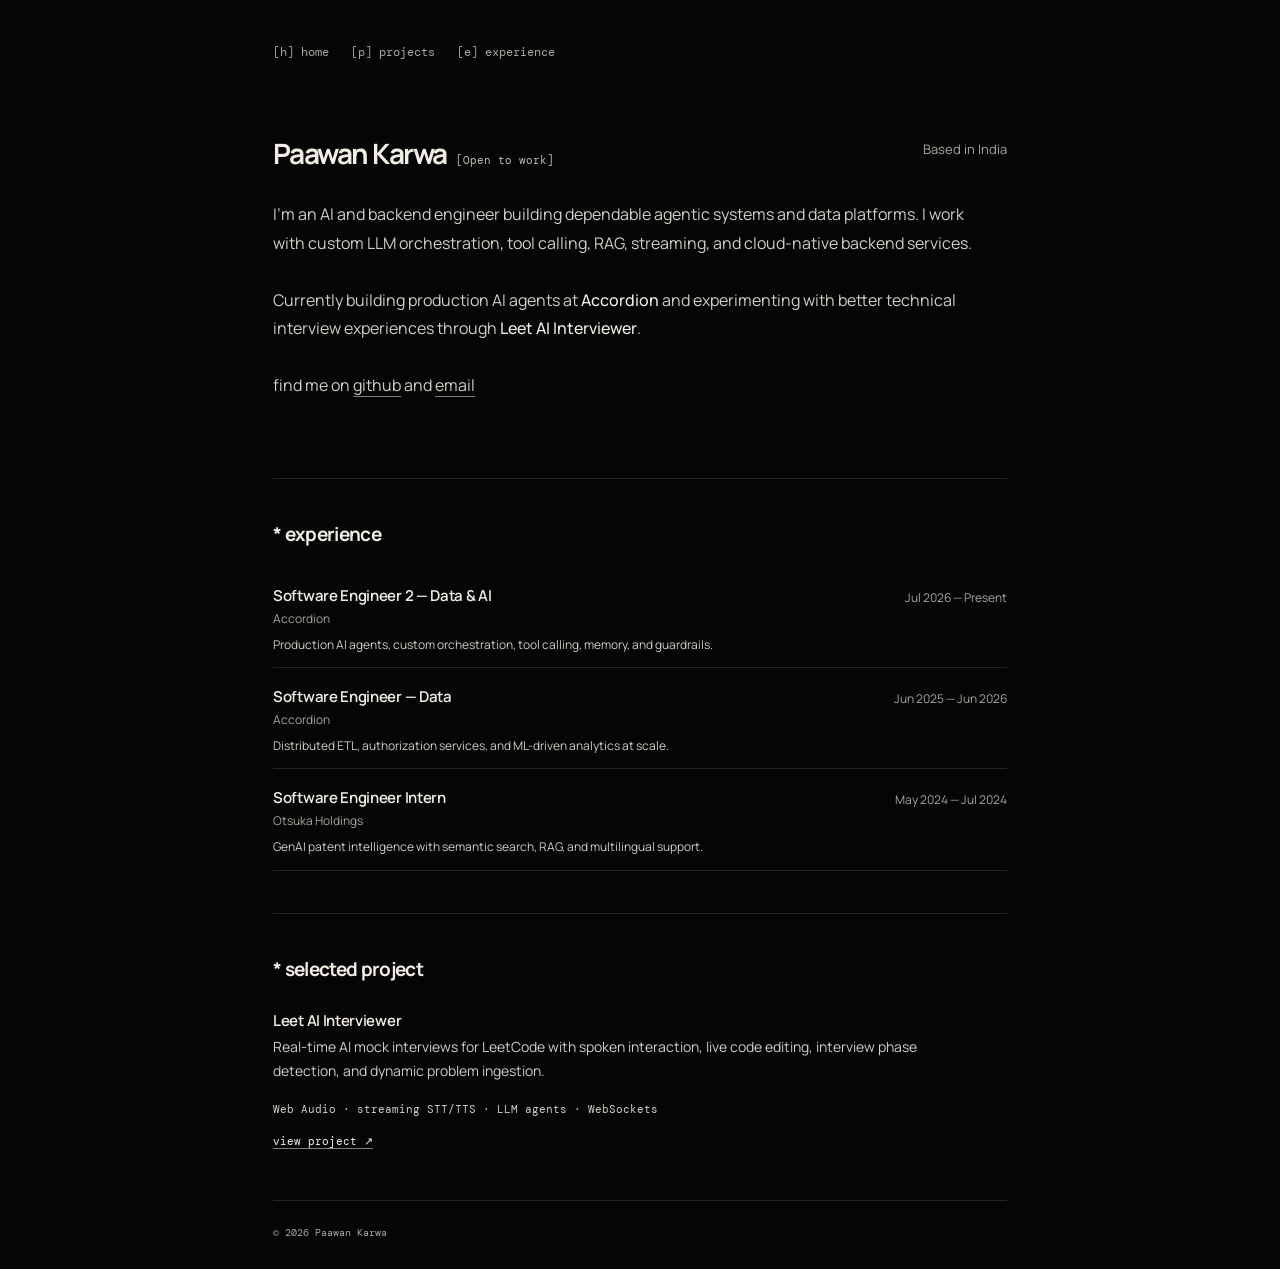
==== index.html @ adae9e15 "Initial Setup" ====
<!doctype html>
<html lang="en">
  <head>
    <meta charset="UTF-8" />
    <meta name="viewport" content="width=device-width, initial-scale=1.0" />
    <meta name="description" content="Paawan Karwa - AI engineer and backend developer." />
    <title>Paawan Karwa | AI Engineer</title>
    <link rel="preconnect" href="https://fonts.googleapis.com" />
    <link rel="preconnect" href="https://fonts.gstatic.com" crossorigin />
    <link href="https://fonts.googleapis.com/css2?family=DM+Mono:wght@400;500&family=Manrope:wght@400;500;600;700&display=swap" rel="stylesheet" />
    <link rel="stylesheet" href="style.css" />
  </head>
  <body>
    <main>
      <nav aria-label="Primary navigation">
        <a href="#home">[h] home</a>
        <a href="#projects">[p] projects</a>
        <a href="#experience">[e] experience</a>
      </nav>

      <section id="home" class="intro" aria-labelledby="name">
        <div class="title-line"><h1 id="name">Paawan Karwa</h1><span>[Open to work]</span></div>
        <p class="location">Based in India</p>
        <p>I’m an AI and backend engineer building dependable agentic systems and data platforms. I work with custom LLM orchestration, tool calling, RAG, streaming, and cloud-native backend services.</p>
        <p>Currently building production AI agents at <strong>Accordion</strong> and experimenting with better technical interview experiences through <strong>Leet AI Interviewer</strong>.</p>
        <p class="links">find me on <a href="https://github.com/karwap22" target="_blank" rel="noreferrer">github</a> and <a href="mailto:paawankarwa22@gmail.com">email</a></p>
      </section>

      <section id="experience" aria-labelledby="experience-title">
        <h2 id="experience-title">* experience</h2>
        <div class="list">
          <article><div><h3>Software Engineer 2 — Data &amp; AI</h3><p>Accordion</p><p class="detail">Production AI agents, custom orchestration, tool calling, memory, and guardrails.</p></div><time>Jul 2026 — Present</time></article>
          <article><div><h3>Software Engineer — Data</h3><p>Accordion</p><p class="detail">Distributed ETL, authorization services, and ML-driven analytics at scale.</p></div><time>Jun 2025 — Jun 2026</time></article>
          <article><div><h3>Software Engineer Intern</h3><p>Otsuka Holdings</p><p class="detail">GenAI patent intelligence with semantic search, RAG, and multilingual support.</p></div><time>May 2024 — Jul 2024</time></article>
        </div>
      </section>

      <section id="projects" aria-labelledby="projects-title">
        <h2 id="projects-title">* selected project</h2>
        <article class="project">
          <h3>Leet AI Interviewer</h3>
          <p>Real-time AI mock interviews for LeetCode with spoken interaction, live code editing, interview phase detection, and dynamic problem ingestion.</p>
          <p class="meta">Web Audio · streaming STT/TTS · LLM agents · WebSockets</p>
          <a class="project-link" href="https://mock-interview-7qh8.onrender.com" target="_blank" rel="noreferrer">view project ↗</a>
        </article>
      </section>

      <footer>© 2026 Paawan Karwa</footer>
    </main>
  </body>
</html>
---- style.css ----
:root { --bg: #050505; --text: #f2eee5; --muted: #aaa59d; --line: #282725; }
* { box-sizing: border-box; }
html { scroll-behavior: smooth; }
body { margin: 0; background: var(--bg); color: var(--text); font-family: Manrope, sans-serif; }
a { color: inherit; text-decoration: none; border-bottom: 1px solid #817d76; }
a:hover { color: #fff; border-color: #fff; }
main { max-width: 790px; margin: 0 auto; padding: 44px 28px 30px; }
nav { display: flex; gap: 22px; font: 12px "DM Mono", monospace; }
nav a { border: 0; color: var(--muted); } nav a:hover { color: var(--text); }
.intro { position: relative; padding: 74px 0 78px; }
.title-line { display: flex; align-items: baseline; gap: 9px; }.title-line span { color: #c3bcb2; font: 11px "DM Mono", monospace; }
h1, h2, h3, p { margin-top: 0; } h1 { margin-bottom: 0; font-size: 28px; letter-spacing: -.055em; }
.location { position: absolute; right: 0; top: 80px; color: var(--muted); font-size: 13px; }.intro > p:not(.location) { max-width: 720px; margin: 28px 0 0; color: #d3cec5; font-size: 16px; line-height: 1.8; }.intro strong { color: var(--text); font-weight: 500; }.intro .links { margin-top: 25px; color: var(--muted); }
section:not(.intro) { padding: 42px 0; border-top: 1px solid var(--line); } h2 { margin-bottom: 25px; font-size: 19px; letter-spacing: -.035em; } h2::first-letter { color: #cfc8bd; }
.list { display: grid; gap: 5px; }.list article { display: flex; justify-content: space-between; gap: 24px; padding: 13px 0; border-bottom: 1px solid var(--line); }.list h3, .project h3 { margin-bottom: 4px; font-size: 15px; font-weight: 600; letter-spacing: -.02em; }.list p, time, .meta { margin: 0; color: var(--muted); font-size: 12px; }.list .detail { max-width: 520px; margin-top: 8px; color: #d3cec5; line-height: 1.6; }.list time { padding-top: 4px; white-space: nowrap; }
.project { padding: 3px 0 8px; }.project p { max-width: 650px; color: #d3cec5; font-size: 14px; line-height: 1.75; }.project .meta { margin-top: 18px; font: 11px "DM Mono", monospace; }.project-link { display: inline-block; margin-top: 18px; font: 11px "DM Mono", monospace; }
footer { padding-top: 25px; border-top: 1px solid var(--line); color: var(--muted); font: 10px "DM Mono", monospace; }
@media (max-width: 600px) { main { padding: 28px 20px; } nav { gap: 13px; font-size: 10px; }.intro { padding: 60px 0; }.title-line { display: block; }.title-line span { display: block; margin-top: 8px; }.location { position: static; margin: 22px 0 0; }.intro > p:not(.location) { margin-top: 22px; font-size: 15px; }.list article { display: block; }.list time { display: block; margin-top: 7px; }.list h3 { font-size: 14px; } }
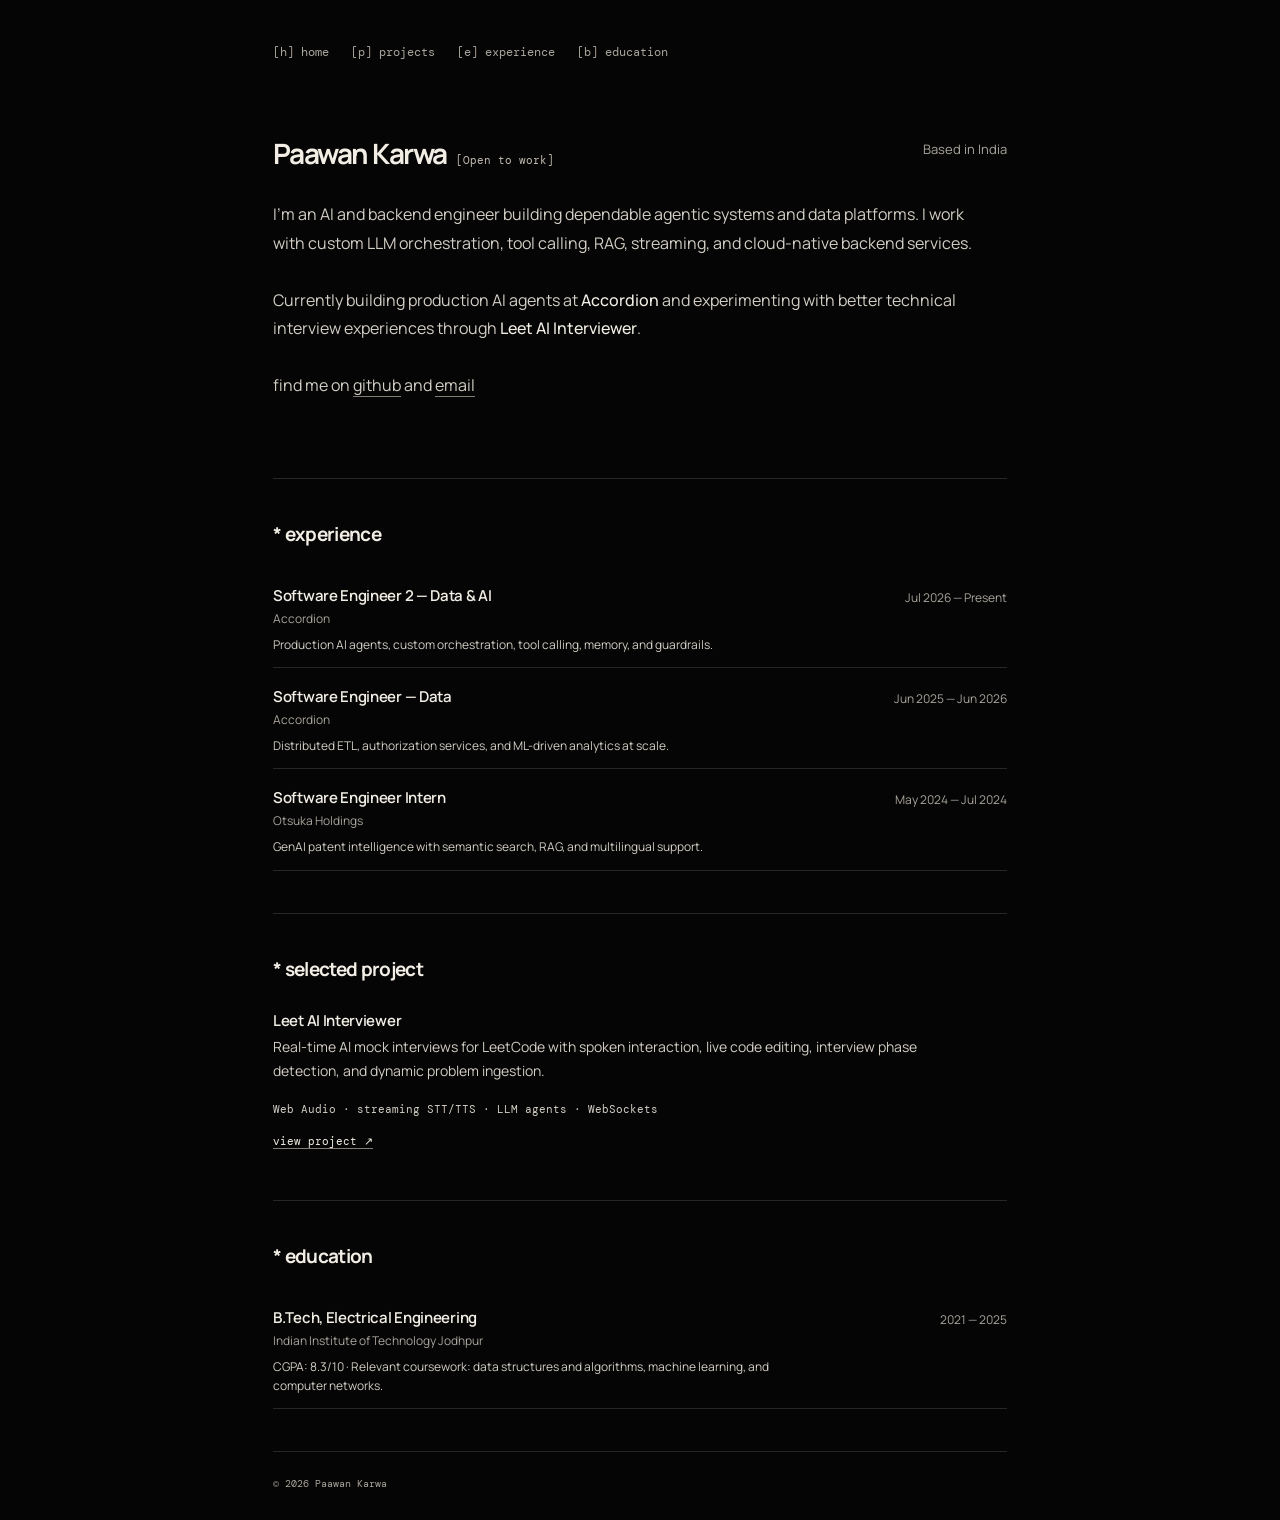
==== commit ec45f304: "Add education and keyboard navigation" ====
--- a/index.html
+++ b/index.html
@@ -3,12 +3,25 @@
   <head>
     <meta charset="UTF-8" />
     <meta name="viewport" content="width=device-width, initial-scale=1.0" />
-    <meta name="description" content="Paawan Karwa - AI engineer and backend developer." />
-    <title>Paawan Karwa | AI Engineer</title>
+    <meta name="description" content="Paawan Karwa is an AI engineer and backend developer building dependable agentic systems, LLM applications, and data platforms." />
+    <meta name="robots" content="index, follow" />
+    <link rel="canonical" href="https://karwap22.github.io/" />
+    <meta property="og:type" content="website" />
+    <meta property="og:url" content="https://karwap22.github.io/" />
+    <meta property="og:title" content="Paawan Karwa | AI Engineer & Backend Developer" />
+    <meta property="og:description" content="AI engineer and backend developer building dependable agentic systems, LLM applications, and data platforms." />
+    <meta name="twitter:card" content="summary" />
+    <meta name="twitter:title" content="Paawan Karwa | AI Engineer & Backend Developer" />
+    <meta name="twitter:description" content="AI engineer and backend developer building dependable agentic systems, LLM applications, and data platforms." />
+    <title>Paawan Karwa | AI Engineer & Backend Developer</title>
     <link rel="preconnect" href="https://fonts.googleapis.com" />
     <link rel="preconnect" href="https://fonts.gstatic.com" crossorigin />
     <link href="https://fonts.googleapis.com/css2?family=DM+Mono:wght@400;500&family=Manrope:wght@400;500;600;700&display=swap" rel="stylesheet" />
     <link rel="stylesheet" href="style.css" />
+    <script src="script.js" defer></script>
+    <script type="application/ld+json">
+      {"@context":"https://schema.org","@type":"Person","name":"Paawan Karwa","url":"https://karwap22.github.io/","jobTitle":"Software Engineer 2 - Data & AI","knowsAbout":["Agentic AI","LLM orchestration","RAG","Backend engineering"],"sameAs":["https://github.com/karwap22"]}
+    </script>
   </head>
   <body>
     <main>
@@ -16,6 +29,7 @@
         <a href="#home">[h] home</a>
         <a href="#projects">[p] projects</a>
         <a href="#experience">[e] experience</a>
+        <a href="#education">[b] education</a>
       </nav>
 
       <section id="home" class="intro" aria-labelledby="name">
@@ -45,6 +59,13 @@
         </article>
       </section>
 
+      <section id="education" aria-labelledby="education-title">
+        <h2 id="education-title">* education</h2>
+        <div class="list">
+          <article><div><h3>B.Tech, Electrical Engineering</h3><p>Indian Institute of Technology Jodhpur</p><p class="detail">CGPA: 8.3/10 · Relevant coursework: data structures and algorithms, machine learning, and computer networks.</p></div><time>2021 — 2025</time></article>
+        </div>
+      </section>
+
       <footer>© 2026 Paawan Karwa</footer>
     </main>
   </body>
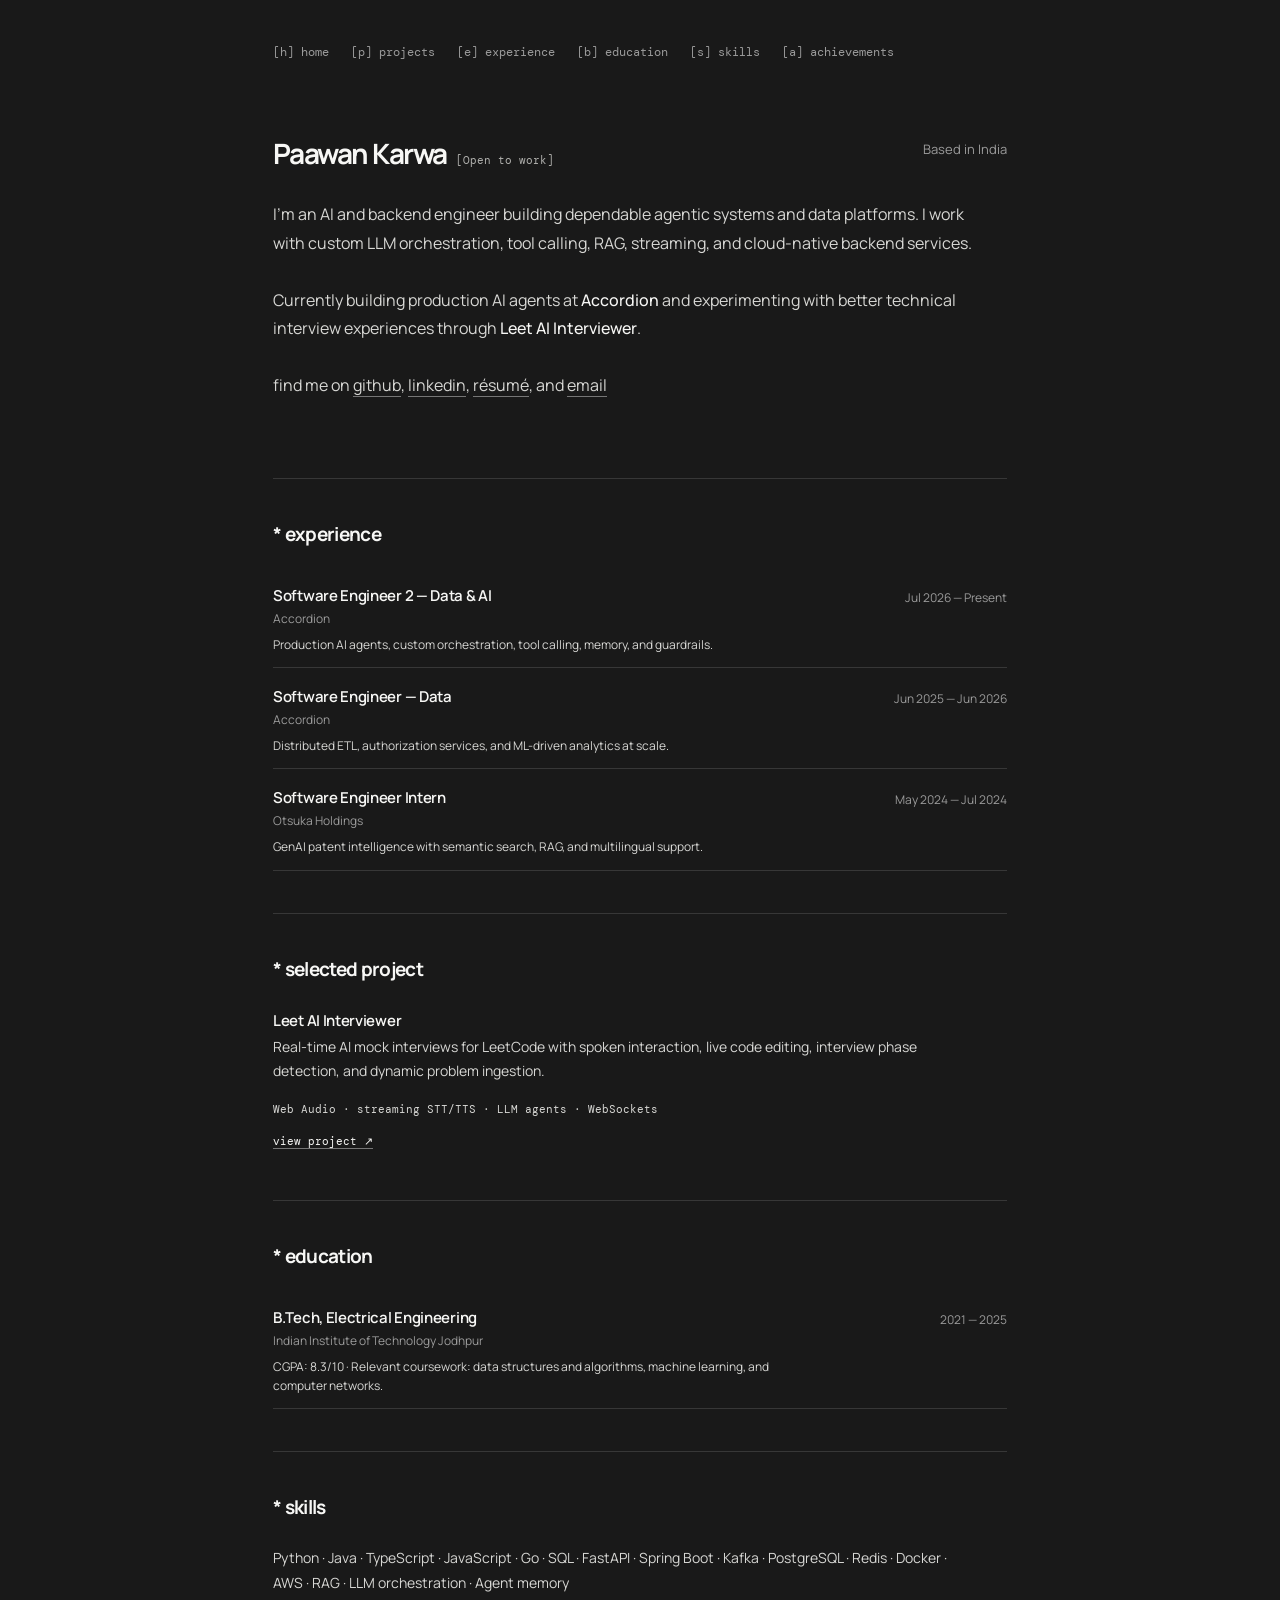
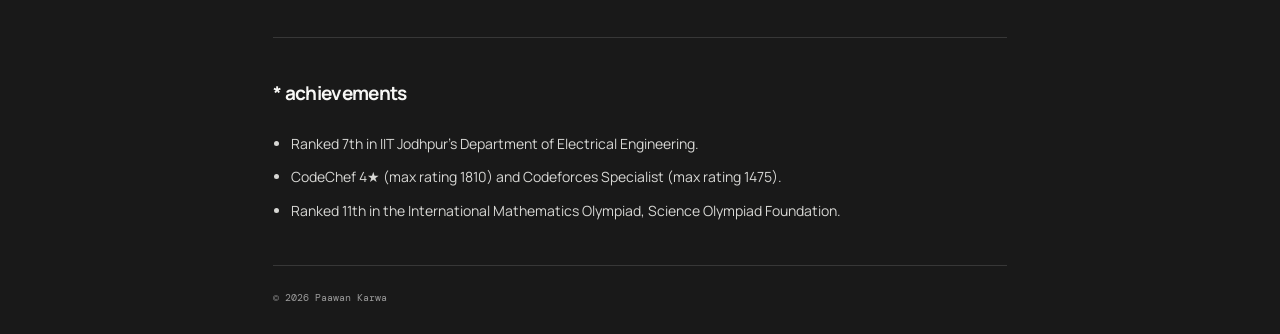
==== commit 0a147eae: "Add professional profile details" ====
--- a/index.html
+++ b/index.html
@@ -17,10 +17,11 @@
     <link rel="preconnect" href="https://fonts.googleapis.com" />
     <link rel="preconnect" href="https://fonts.gstatic.com" crossorigin />
     <link href="https://fonts.googleapis.com/css2?family=DM+Mono:wght@400;500&family=Manrope:wght@400;500;600;700&display=swap" rel="stylesheet" />
+    <link rel="icon" href="favicon.svg" type="image/svg+xml" />
     <link rel="stylesheet" href="style.css" />
     <script src="script.js" defer></script>
     <script type="application/ld+json">
-      {"@context":"https://schema.org","@type":"Person","name":"Paawan Karwa","url":"https://karwap22.github.io/","jobTitle":"Software Engineer 2 - Data & AI","knowsAbout":["Agentic AI","LLM orchestration","RAG","Backend engineering"],"sameAs":["https://github.com/karwap22"]}
+      {"@context":"https://schema.org","@type":"Person","name":"Paawan Karwa","url":"https://karwap22.github.io/","jobTitle":"Software Engineer 2 - Data & AI","knowsAbout":["Agentic AI","LLM orchestration","RAG","Backend engineering"],"sameAs":["https://github.com/karwap22","https://www.linkedin.com/in/paawan-karwa"]}
     </script>
   </head>
   <body>
@@ -30,6 +31,8 @@
         <a href="#projects">[p] projects</a>
         <a href="#experience">[e] experience</a>
         <a href="#education">[b] education</a>
+        <a href="#skills">[s] skills</a>
+        <a href="#achievements">[a] achievements</a>
       </nav>
 
       <section id="home" class="intro" aria-labelledby="name">
@@ -37,7 +40,7 @@
         <p class="location">Based in India</p>
         <p>I’m an AI and backend engineer building dependable agentic systems and data platforms. I work with custom LLM orchestration, tool calling, RAG, streaming, and cloud-native backend services.</p>
         <p>Currently building production AI agents at <strong>Accordion</strong> and experimenting with better technical interview experiences through <strong>Leet AI Interviewer</strong>.</p>
-        <p class="links">find me on <a href="https://github.com/karwap22" target="_blank" rel="noreferrer">github</a> and <a href="mailto:paawankarwa22@gmail.com">email</a></p>
+        <p class="links">find me on <a href="https://github.com/karwap22" target="_blank" rel="noreferrer">github</a>, <a href="https://www.linkedin.com/in/paawan-karwa" target="_blank" rel="noreferrer">linkedin</a>, <a href="Paawan_Karwa_Resume.pdf" download>résumé</a>, and <a href="mailto:paawankarwa22@gmail.com">email</a></p>
       </section>
 
       <section id="experience" aria-labelledby="experience-title">
@@ -66,6 +69,20 @@
         </div>
       </section>
 
+      <section id="skills" aria-labelledby="skills-title">
+        <h2 id="skills-title">* skills</h2>
+        <p class="skill-list">Python · Java · TypeScript · JavaScript · Go · SQL · FastAPI · Spring Boot · Kafka · PostgreSQL · Redis · Docker · AWS · RAG · LLM orchestration · Agent memory</p>
+      </section>
+
+      <section id="achievements" aria-labelledby="achievements-title">
+        <h2 id="achievements-title">* achievements</h2>
+        <ul class="achievements">
+          <li>Ranked 7th in IIT Jodhpur’s Department of Electrical Engineering.</li>
+          <li>CodeChef 4★ (max rating 1810) and Codeforces Specialist (max rating 1475).</li>
+          <li>Ranked 11th in the International Mathematics Olympiad, Science Olympiad Foundation.</li>
+        </ul>
+      </section>
+
       <footer>© 2026 Paawan Karwa</footer>
     </main>
   </body>
--- a/style.css
+++ b/style.css
@@ -1,18 +1,19 @@
-:root { --bg: #050505; --text: #f2eee5; --muted: #aaa59d; --line: #282725; }
+:root { --bg: #191919; --text: #f7f7f5; --muted: #9b9b9b; --line: #373737; }
 * { box-sizing: border-box; }
 html { scroll-behavior: smooth; }
 body { margin: 0; background: var(--bg); color: var(--text); font-family: Manrope, sans-serif; }
-a { color: inherit; text-decoration: none; border-bottom: 1px solid #817d76; }
+a { color: inherit; text-decoration: none; border-bottom: 1px solid #767676; }
 a:hover { color: #fff; border-color: #fff; }
 main { max-width: 790px; margin: 0 auto; padding: 44px 28px 30px; }
-nav { display: flex; gap: 22px; font: 12px "DM Mono", monospace; }
+nav { display: flex; flex-wrap: wrap; gap: 22px; font: 12px "DM Mono", monospace; }
 nav a { border: 0; color: var(--muted); } nav a:hover { color: var(--text); }
 .intro { position: relative; padding: 74px 0 78px; }
-.title-line { display: flex; align-items: baseline; gap: 9px; }.title-line span { color: #c3bcb2; font: 11px "DM Mono", monospace; }
+.title-line { display: flex; align-items: baseline; gap: 9px; }.title-line span { color: #b1b1ae; font: 11px "DM Mono", monospace; }
 h1, h2, h3, p { margin-top: 0; } h1 { margin-bottom: 0; font-size: 28px; letter-spacing: -.055em; }
-.location { position: absolute; right: 0; top: 80px; color: var(--muted); font-size: 13px; }.intro > p:not(.location) { max-width: 720px; margin: 28px 0 0; color: #d3cec5; font-size: 16px; line-height: 1.8; }.intro strong { color: var(--text); font-weight: 500; }.intro .links { margin-top: 25px; color: var(--muted); }
-section:not(.intro) { padding: 42px 0; border-top: 1px solid var(--line); } h2 { margin-bottom: 25px; font-size: 19px; letter-spacing: -.035em; } h2::first-letter { color: #cfc8bd; }
-.list { display: grid; gap: 5px; }.list article { display: flex; justify-content: space-between; gap: 24px; padding: 13px 0; border-bottom: 1px solid var(--line); }.list h3, .project h3 { margin-bottom: 4px; font-size: 15px; font-weight: 600; letter-spacing: -.02em; }.list p, time, .meta { margin: 0; color: var(--muted); font-size: 12px; }.list .detail { max-width: 520px; margin-top: 8px; color: #d3cec5; line-height: 1.6; }.list time { padding-top: 4px; white-space: nowrap; }
-.project { padding: 3px 0 8px; }.project p { max-width: 650px; color: #d3cec5; font-size: 14px; line-height: 1.75; }.project .meta { margin-top: 18px; font: 11px "DM Mono", monospace; }.project-link { display: inline-block; margin-top: 18px; font: 11px "DM Mono", monospace; }
+.location { position: absolute; right: 0; top: 80px; color: var(--muted); font-size: 13px; }.intro > p:not(.location) { max-width: 720px; margin: 28px 0 0; color: #d7d7d4; font-size: 16px; line-height: 1.8; }.intro strong { color: var(--text); font-weight: 500; }.intro .links { margin-top: 25px; color: var(--muted); }
+section:not(.intro) { padding: 42px 0; border-top: 1px solid var(--line); } h2 { margin-bottom: 25px; font-size: 19px; letter-spacing: -.035em; } h2::first-letter { color: #d2d2cf; }
+.list { display: grid; gap: 5px; }.list article { display: flex; justify-content: space-between; gap: 24px; padding: 13px 0; border-bottom: 1px solid var(--line); }.list h3, .project h3 { margin-bottom: 4px; font-size: 15px; font-weight: 600; letter-spacing: -.02em; }.list p, time, .meta { margin: 0; color: var(--muted); font-size: 12px; }.list .detail { max-width: 520px; margin-top: 8px; color: #d7d7d4; line-height: 1.6; }.list time { padding-top: 4px; white-space: nowrap; }
+.project { padding: 3px 0 8px; }.project p { max-width: 650px; color: #d7d7d4; font-size: 14px; line-height: 1.75; }.project .meta { margin-top: 18px; font: 11px "DM Mono", monospace; }.project-link { display: inline-block; margin-top: 18px; font: 11px "DM Mono", monospace; }
+.skill-list, .achievements { max-width: 680px; margin: 0; color: #d7d7d4; font-size: 14px; line-height: 1.8; }.achievements { padding-left: 18px; }.achievements li + li { margin-top: 8px; }
 footer { padding-top: 25px; border-top: 1px solid var(--line); color: var(--muted); font: 10px "DM Mono", monospace; }
 @media (max-width: 600px) { main { padding: 28px 20px; } nav { gap: 13px; font-size: 10px; }.intro { padding: 60px 0; }.title-line { display: block; }.title-line span { display: block; margin-top: 8px; }.location { position: static; margin: 22px 0 0; }.intro > p:not(.location) { margin-top: 22px; font-size: 15px; }.list article { display: block; }.list time { display: block; margin-top: 7px; }.list h3 { font-size: 14px; } }
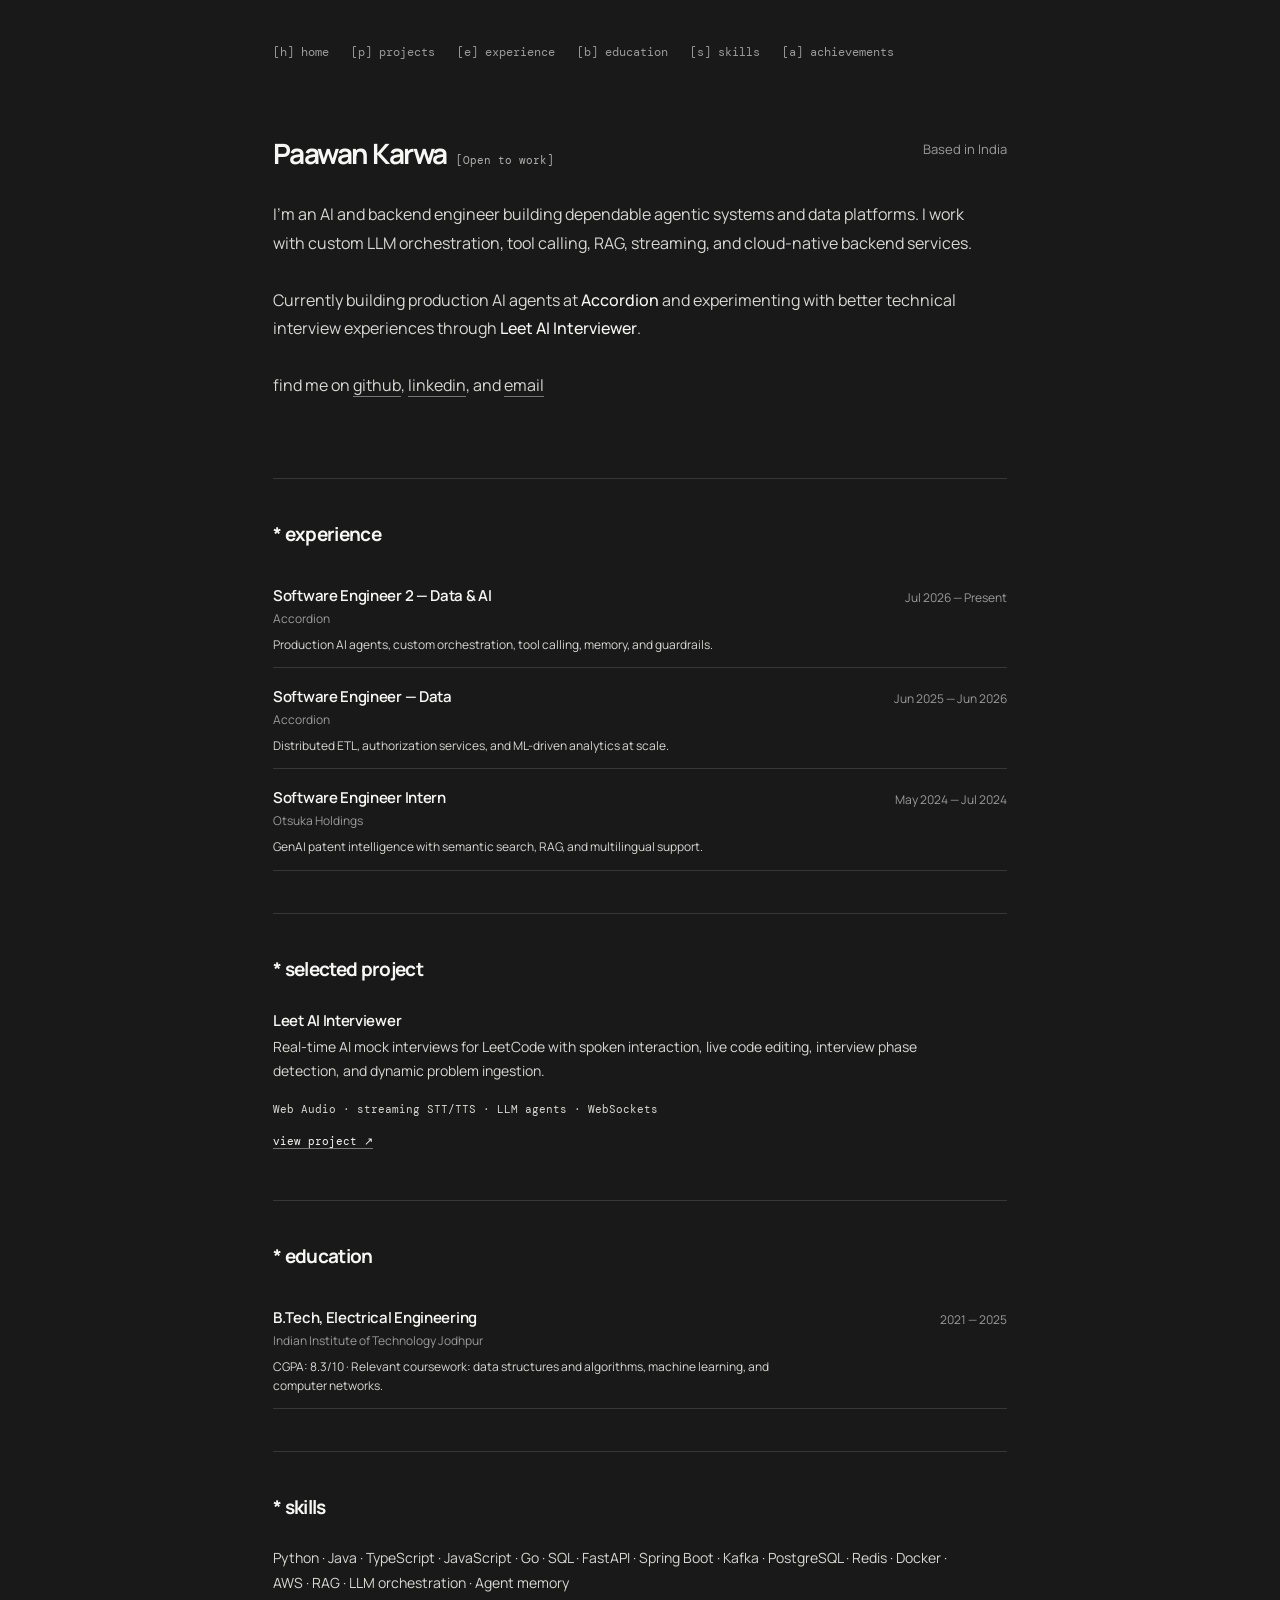
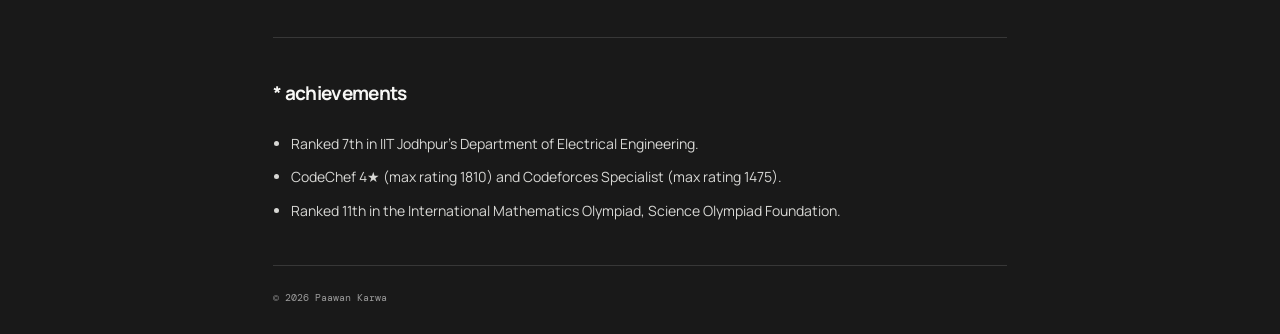
==== commit e2fae791: "Remove public resume download" ====
--- a/index.html
+++ b/index.html
@@ -40,7 +40,7 @@
         <p class="location">Based in India</p>
         <p>I’m an AI and backend engineer building dependable agentic systems and data platforms. I work with custom LLM orchestration, tool calling, RAG, streaming, and cloud-native backend services.</p>
         <p>Currently building production AI agents at <strong>Accordion</strong> and experimenting with better technical interview experiences through <strong>Leet AI Interviewer</strong>.</p>
-        <p class="links">find me on <a href="https://github.com/karwap22" target="_blank" rel="noreferrer">github</a>, <a href="https://www.linkedin.com/in/paawan-karwa" target="_blank" rel="noreferrer">linkedin</a>, <a href="Paawan_Karwa_Resume.pdf" download>résumé</a>, and <a href="mailto:paawankarwa22@gmail.com">email</a></p>
+        <p class="links">find me on <a href="https://github.com/karwap22" target="_blank" rel="noreferrer">github</a>, <a href="https://www.linkedin.com/in/paawan-karwa" target="_blank" rel="noreferrer">linkedin</a>, and <a href="mailto:paawankarwa22@gmail.com">email</a></p>
       </section>
 
       <section id="experience" aria-labelledby="experience-title">
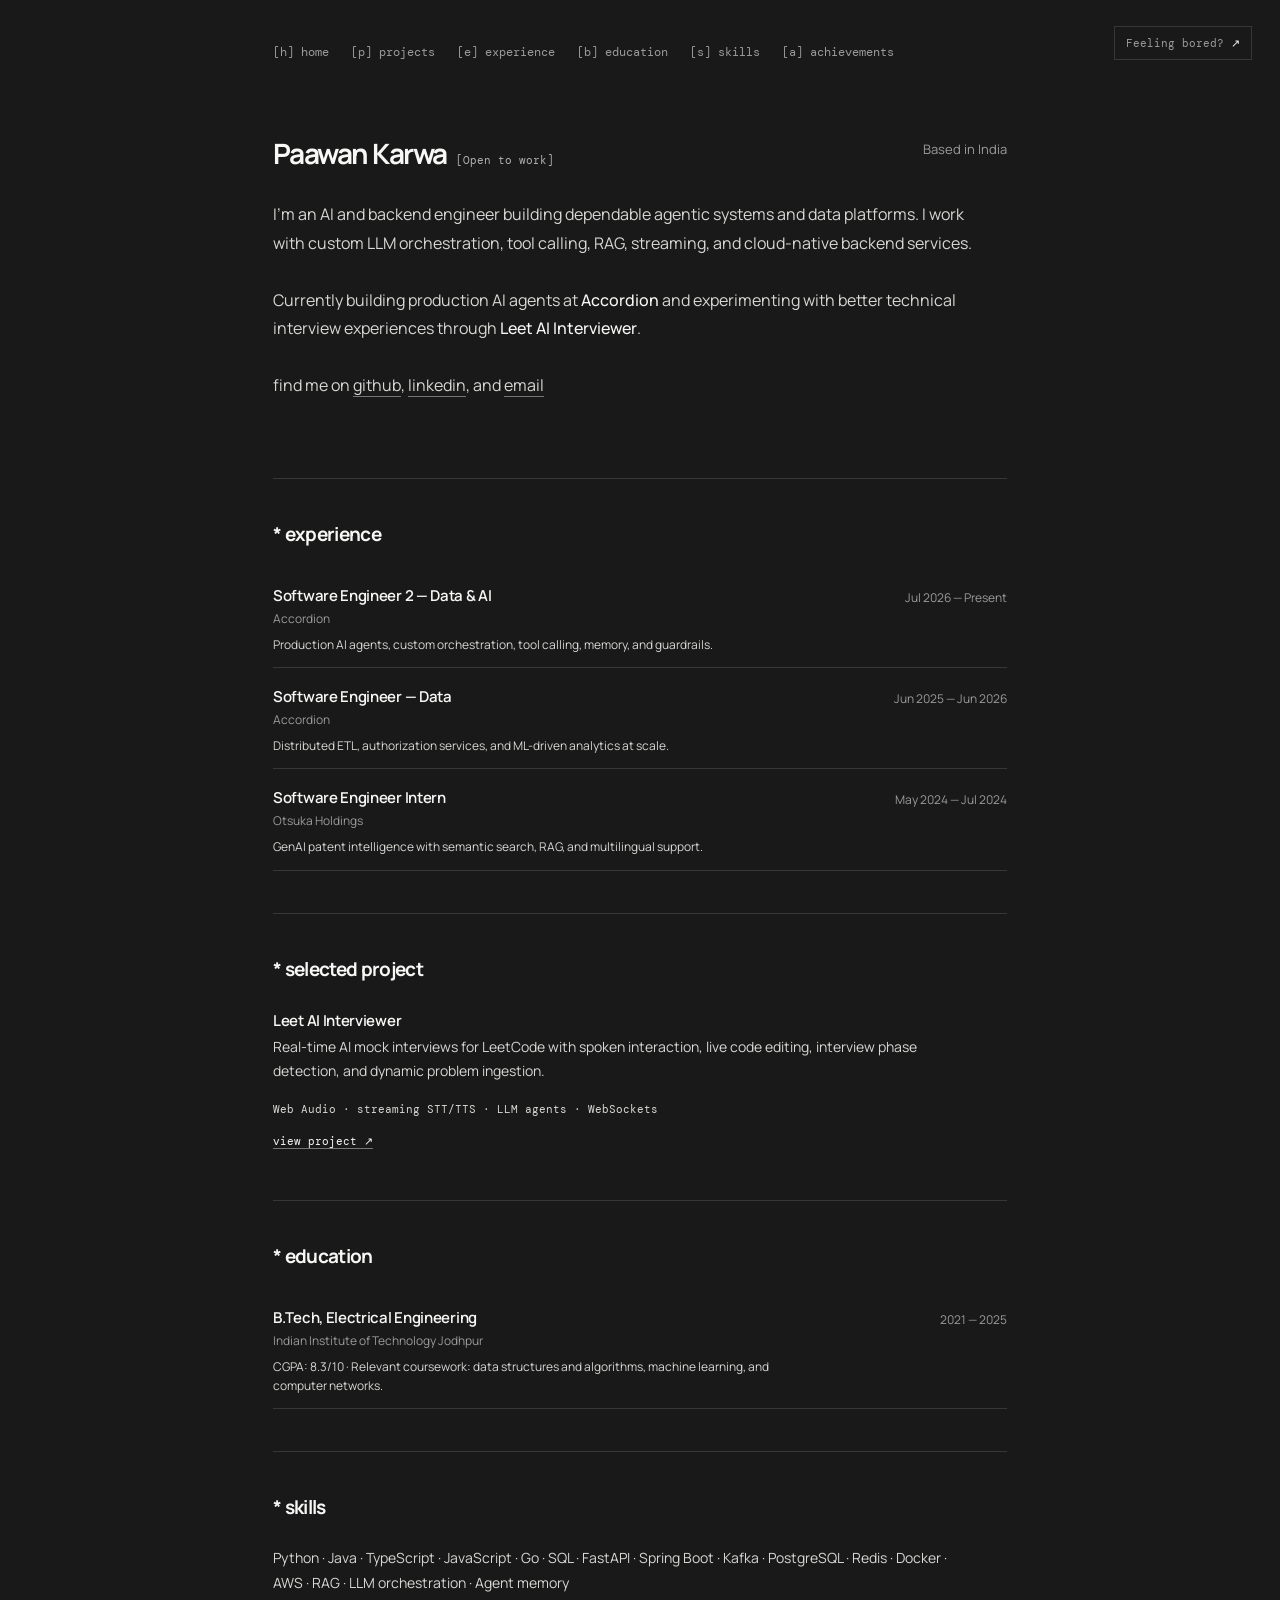
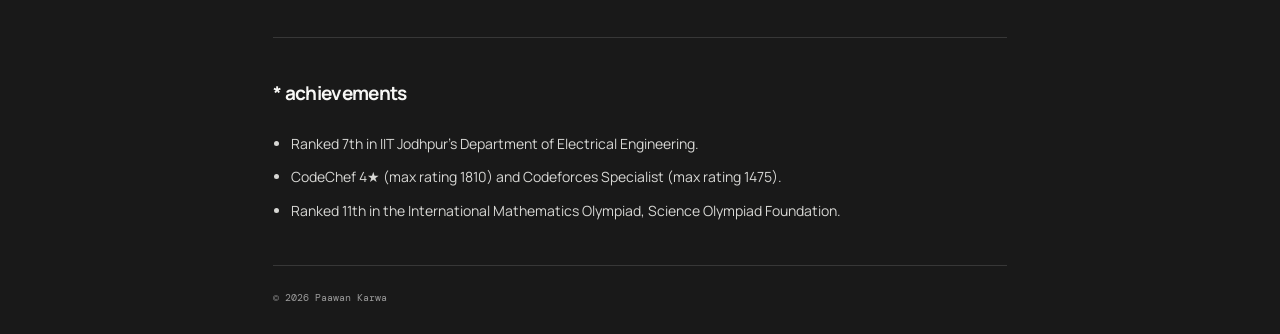
==== commit 3002afcd: "Add Night Shift portfolio game" ====
--- a/index.html
+++ b/index.html
@@ -18,14 +18,22 @@
     <link rel="preconnect" href="https://fonts.gstatic.com" crossorigin />
     <link href="https://fonts.googleapis.com/css2?family=DM+Mono:wght@400;500&family=Manrope:wght@400;500;600;700&display=swap" rel="stylesheet" />
     <link rel="icon" href="favicon.svg" type="image/svg+xml" />
-    <link rel="stylesheet" href="style.css" />
-    <script src="script.js" defer></script>
+    <link rel="stylesheet" href="style.css?v=night-shift" />
+    <script async src="https://www.googletagmanager.com/gtag/js?id=G-WBERD70BZB"></script>
+    <script>
+      window.dataLayer = window.dataLayer || [];
+      function gtag(){dataLayer.push(arguments);}
+      gtag("js", new Date());
+      gtag("config", "G-WBERD70BZB");
+    </script>
+    <script src="script.js?v=night-shift" defer></script>
     <script type="application/ld+json">
       {"@context":"https://schema.org","@type":"Person","name":"Paawan Karwa","url":"https://karwap22.github.io/","jobTitle":"Software Engineer 2 - Data & AI","knowsAbout":["Agentic AI","LLM orchestration","RAG","Backend engineering"],"sameAs":["https://github.com/karwap22","https://www.linkedin.com/in/paawan-karwa"]}
     </script>
   </head>
   <body>
     <main>
+      <button class="bored-button" id="open-game" type="button" onclick="openGame()">Feeling bored? <span>↗</span></button>
       <nav aria-label="Primary navigation">
         <a href="#home">[h] home</a>
         <a href="#projects">[p] projects</a>
@@ -85,5 +93,12 @@
 
       <footer>© 2026 Paawan Karwa</footer>
     </main>
+    <section class="game-modal" id="game-modal" role="dialog" aria-modal="true" aria-labelledby="game-title" hidden>
+      <div class="game-window">
+        <div class="game-topbar"><p id="game-title">Night Shift</p><span id="game-status"></span><button id="close-game" type="button" aria-keyshortcuts="P" onclick="closeGame()">Portfolio [p]</button></div>
+        <canvas id="game-board" tabindex="0" aria-label="Night Shift platform survival game" aria-describedby="game-help"></canvas>
+        <div class="game-bottom"><span id="game-help">A/D or ←/→ move · W/↑ jump · Space fire · B bomb</span><button type="button" onclick="restartGame()">Restart [r]</button></div>
+      </div>
+    </section>
   </body>
 </html>
--- a/style.css
+++ b/style.css
@@ -1,10 +1,11 @@
 :root { --bg: #191919; --text: #f7f7f5; --muted: #9b9b9b; --line: #373737; }
 * { box-sizing: border-box; }
 html { scroll-behavior: smooth; }
-body { margin: 0; background: var(--bg); color: var(--text); font-family: Manrope, sans-serif; }
+body { margin: 0; background: var(--bg); color: var(--text); font-family: Manrope, sans-serif; } body.game-active main { display: none; }
 a { color: inherit; text-decoration: none; border-bottom: 1px solid #767676; }
 a:hover { color: #fff; border-color: #fff; }
 main { max-width: 790px; margin: 0 auto; padding: 44px 28px 30px; }
+.bored-button { position: fixed; z-index: 2; top: 26px; right: 28px; padding: 9px 11px; border: 1px solid var(--line); border-radius: 0; background: var(--bg); color: var(--muted); cursor: pointer; font: 11px "DM Mono", monospace; }.bored-button:hover { color: var(--text); border-color: var(--muted); }.bored-button span { color: var(--text); }
 nav { display: flex; flex-wrap: wrap; gap: 22px; font: 12px "DM Mono", monospace; }
 nav a { border: 0; color: var(--muted); } nav a:hover { color: var(--text); }
 .intro { position: relative; padding: 74px 0 78px; }
@@ -16,4 +17,10 @@
 .project { padding: 3px 0 8px; }.project p { max-width: 650px; color: #d7d7d4; font-size: 14px; line-height: 1.75; }.project .meta { margin-top: 18px; font: 11px "DM Mono", monospace; }.project-link { display: inline-block; margin-top: 18px; font: 11px "DM Mono", monospace; }
 .skill-list, .achievements { max-width: 680px; margin: 0; color: #d7d7d4; font-size: 14px; line-height: 1.8; }.achievements { padding-left: 18px; }.achievements li + li { margin-top: 8px; }
 footer { padding-top: 25px; border-top: 1px solid var(--line); color: var(--muted); font: 10px "DM Mono", monospace; }
-@media (max-width: 600px) { main { padding: 28px 20px; } nav { gap: 13px; font-size: 10px; }.intro { padding: 60px 0; }.title-line { display: block; }.title-line span { display: block; margin-top: 8px; }.location { position: static; margin: 22px 0 0; }.intro > p:not(.location) { margin-top: 22px; font-size: 15px; }.list article { display: block; }.list time { display: block; margin-top: 7px; }.list h3 { font-size: 14px; } }
+.game-modal { display: grid; min-height: 100svh; background: #111; }.game-modal[hidden] { display: none; }.game-window { display: grid; grid-template-rows: auto 1fr auto; width: 100%; min-height: 100svh; background: #111; }.game-topbar, .game-bottom { display: flex; align-items: center; justify-content: space-between; gap: 16px; padding: 18px 28px; border-bottom: 1px solid #393936; color: #aaa; font: 12px "DM Mono", monospace; }.game-topbar p { margin: 0; }.game-topbar p span { color: #73736f; }.game-topbar button, .game-bottom button { border: 0; background: transparent; color: #aaa; cursor: pointer; font: inherit; }.game-topbar button { font-size: 25px; line-height: 12px; }.game-topbar button:hover, .game-bottom button:hover { color: #fff; }.game-bottom { border-top: 1px solid #393936; border-bottom: 0; }.game-bottom span { color: #73736f; }.game-window pre { display: grid; place-items: center; overflow: hidden; margin: 0; padding: 20px; color: #f2eee5; font: clamp(10px, 2.2vw, 28px)/1.3 "DM Mono"; letter-spacing: .05em; user-select: none; }.game-window pre:focus { outline: 1px solid #74746f; outline-offset: -10px; }
+@media (max-width: 600px) { main { padding: 28px 20px; } .bored-button { top: 20px; right: 20px; font-size: 10px; } nav { max-width: 230px; gap: 13px; font-size: 10px; }.intro { padding: 60px 0; }.title-line { display: block; }.title-line span { display: block; margin-top: 8px; }.location { position: static; margin: 22px 0 0; }.intro > p:not(.location) { margin-top: 22px; font-size: 15px; }.list article { display: block; }.list time { display: block; margin-top: 7px; }.list h3 { font-size: 14px; }.game-window pre { letter-spacing: 0; } .game-bottom span { font-size: 9px; } }
+.game-active section#game-modal { position: fixed; inset: 0; padding: 0; border: 0; z-index: 10; }
+#game-modal .game-window { min-height: 0; height: 100%; grid-template-rows: auto minmax(0, 1fr) auto; }
+#game-board { width: 100%; height: 100%; display: block; min-height: 0; outline-offset: -2px; }
+#game-modal .game-topbar button { font: inherit; }
+#game-status { color: #ddd8c9; text-align: center; }
